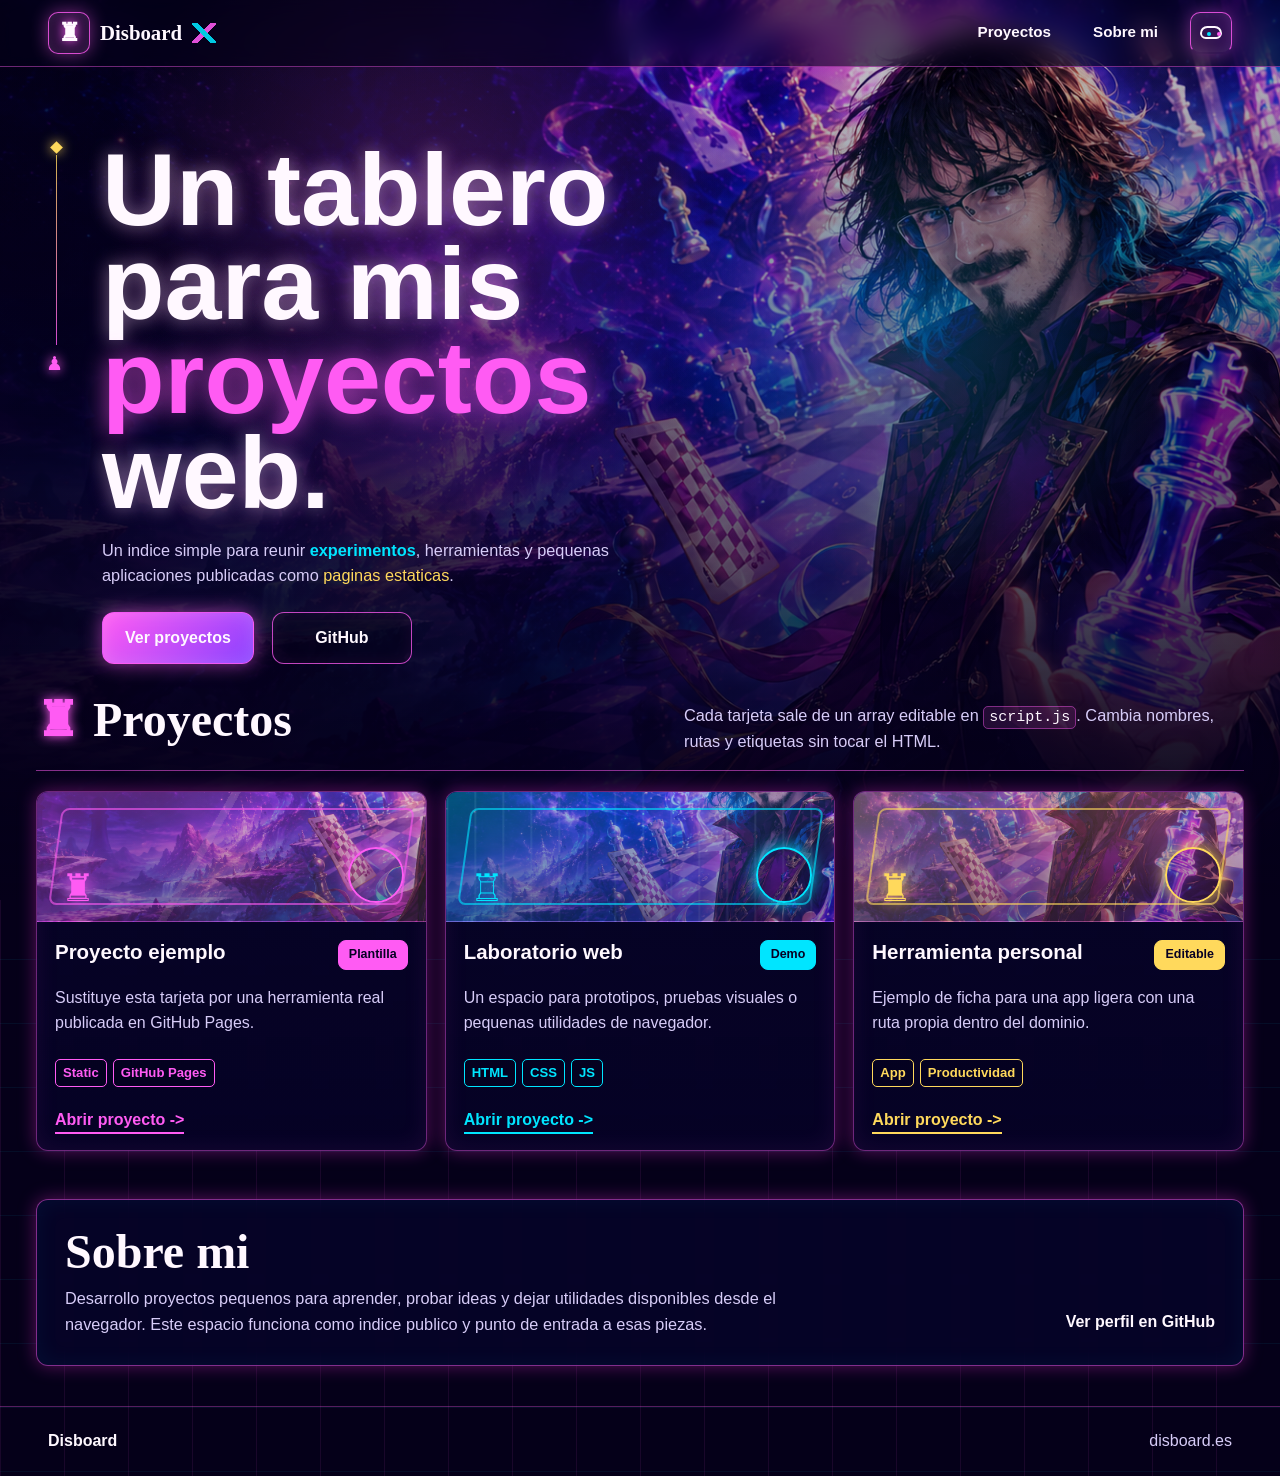
==== index.html @ 6636b0c5 "Add Disboard portfolio site" ====
<!doctype html>
<html lang="es">
  <head>
    <meta charset="utf-8">
    <meta name="viewport" content="width=device-width, initial-scale=1">
    <meta
      name="description"
      content="Indice de proyectos web desplegados en GitHub Pages bajo disboard.es."
    >
    <title>Disboard</title>
    <link rel="stylesheet" href="styles.css">
  </head>
  <body>
    <header class="site-header">
      <a class="brand" href="#top" aria-label="Disboard inicio">
        <span class="brand-mark" aria-hidden="true"></span>
        <span>Disboard</span>
        <span class="brand-spark" aria-hidden="true"></span>
      </a>

      <nav class="site-nav" aria-label="Navegacion principal">
        <a href="#projects">Proyectos</a>
        <a href="#about">Sobre mi</a>
        <a class="icon-link" href="https://github.com/RASK18" aria-label="GitHub"></a>
      </nav>
    </header>

    <main id="top">
      <section class="intro" aria-labelledby="intro-title">
        <div class="side-marker" aria-hidden="true">
          <span></span>
        </div>

        <div class="intro-copy">
          <h1 id="intro-title">Un tablero para mis <span>proyectos</span> web.</h1>
          <p class="intro-text">
            Un indice simple para reunir <strong>experimentos</strong>, herramientas
            y pequenas aplicaciones publicadas como <mark>paginas estaticas</mark>.
          </p>
          <div class="intro-actions">
            <a class="button primary" href="#projects">Ver proyectos</a>
            <a class="button secondary" href="https://github.com/RASK18">GitHub</a>
          </div>
        </div>
      </section>

      <section class="section-block" id="projects" aria-labelledby="projects-title">
        <div class="section-heading">
          <h2 id="projects-title"><span aria-hidden="true"></span>Proyectos</h2>
          <p>
            Cada tarjeta sale de un array editable en <code>script.js</code>.
            Cambia nombres, rutas y etiquetas sin tocar el HTML.
          </p>
        </div>

        <div class="project-grid" id="project-grid" aria-live="polite"></div>
      </section>

      <section class="about-block" id="about" aria-labelledby="about-title">
        <div>
          <h2 id="about-title">Sobre mi</h2>
          <p>
            Desarrollo proyectos pequenos para aprender, probar ideas y dejar
            utilidades disponibles desde el navegador. Este espacio funciona
            como indice publico y punto de entrada a esas piezas.
          </p>
        </div>
        <a class="text-link" href="https://github.com/RASK18">Ver perfil en GitHub</a>
      </section>
    </main>

    <footer class="site-footer">
      <span>Disboard</span>
      <a href="https://disboard.es">disboard.es</a>
    </footer>

    <script src="script.js"></script>
  </body>
</html>
---- styles.css ----
:root {
  color-scheme: dark;
  --bg: #050019;
  --panel: rgba(8, 6, 48, 0.62);
  --panel-strong: rgba(10, 8, 60, 0.86);
  --ink: #fff8ff;
  --muted: #d7ccf8;
  --pink: #ff5bf3;
  --pink-strong: #ff31dd;
  --cyan: #00e5ff;
  --gold: #ffd95c;
  --violet: #8a41ff;
  --line: rgba(255, 91, 243, 0.42);
  --line-cyan: rgba(0, 229, 255, 0.42);
  --shadow: 0 0 18px rgba(255, 49, 221, 0.34);
  --radius: 12px;
}

* {
  box-sizing: border-box;
}

html {
  scroll-behavior: smooth;
}

body {
  position: relative;
  margin: 0;
  min-width: 320px;
  background:
    linear-gradient(90deg, rgba(255, 91, 243, 0.08) 1px, transparent 1px),
    linear-gradient(0deg, rgba(0, 229, 255, 0.06) 1px, transparent 1px),
    var(--bg);
  background-size: 64px 64px;
  color: var(--ink);
  font-family: "Aptos", "Verdana", sans-serif;
  line-height: 1.55;
}

body::before,
body::after {
  position: fixed;
  inset: 0;
  pointer-events: none;
  content: "";
}

body::before {
  z-index: -2;
  background:
    linear-gradient(90deg, rgba(5, 0, 25, 0.78) 0%, rgba(5, 0, 25, 0.58) 30%, rgba(5, 0, 25, 0.12) 58%, rgba(5, 0, 25, 0.22) 100%),
    linear-gradient(180deg, rgba(5, 0, 25, 0.04) 0%, rgba(5, 0, 25, 0.24) 62%, rgba(5, 0, 25, 0.9) 100%),
    url("assets/disboard-hero.png");
  background-position: center, center, center top;
  background-repeat: no-repeat;
  background-size: auto, auto, cover;
}

body::after {
  z-index: -1;
  background:
    radial-gradient(circle at 72% 38%, rgba(0, 229, 255, 0.2), transparent 24%),
    radial-gradient(circle at 34% 22%, rgba(255, 91, 243, 0.2), transparent 30%),
    linear-gradient(180deg, transparent 0%, rgba(5, 0, 25, 0.58) 76%, var(--bg) 100%);
}

a {
  color: inherit;
  text-decoration: none;
}

code {
  padding: 2px 5px;
  border: 1px solid var(--line);
  border-radius: 5px;
  background: rgba(255, 91, 243, 0.12);
  color: var(--ink);
  font-family: "Cascadia Mono", "Consolas", monospace;
  font-size: 0.92em;
}

.site-header {
  position: sticky;
  top: 0;
  z-index: 10;
  display: flex;
  align-items: center;
  justify-content: space-between;
  gap: 20px;
  min-height: 64px;
  padding: 12px clamp(18px, 4vw, 48px);
  border-bottom: 1px solid var(--line);
  background: rgba(5, 0, 25, 0.58);
  backdrop-filter: blur(12px);
}

.brand,
.site-nav,
.intro-actions,
.site-footer {
  display: flex;
  align-items: center;
}

.brand {
  gap: 10px;
  font-weight: 800;
  color: var(--ink);
  font-family: "Georgia", "Cambria", serif;
  font-size: 1.3rem;
}

.brand-mark {
  display: grid;
  width: 42px;
  height: 42px;
  place-items: center;
  border: 1px solid rgba(255, 91, 243, 0.82);
  border-radius: 10px;
  background: rgba(255, 91, 243, 0.14);
  color: var(--ink);
  font-weight: 900;
  box-shadow: 0 0 18px rgba(255, 91, 243, 0.46), inset 0 0 12px rgba(255, 255, 255, 0.08);
}

.brand-mark::before {
  color: var(--ink);
  content: "♜";
  font-size: 1.55rem;
  line-height: 1;
  text-shadow: 0 0 12px var(--pink);
}

.brand-spark {
  width: 24px;
  height: 20px;
  background:
    linear-gradient(45deg, transparent 42%, var(--cyan) 42% 58%, transparent 58%),
    linear-gradient(-45deg, transparent 42%, var(--pink) 42% 58%, transparent 58%);
  opacity: 0.88;
}

.site-nav {
  gap: 22px;
  font-size: 0.95rem;
}

.site-nav a,
.text-link {
  border-bottom: 2px solid transparent;
  color: var(--ink);
  font-weight: 700;
}

.site-nav a {
  padding: 8px 10px;
}

.site-nav a:hover,
.site-nav a:focus-visible,
.text-link:hover,
.text-link:focus-visible {
  border-color: var(--pink);
}

.icon-link {
  position: relative;
  width: 42px;
  height: 42px;
  padding: 0;
  border: 1px solid rgba(255, 91, 243, 0.82);
  border-radius: 10px;
  background: rgba(255, 91, 243, 0.14);
  box-shadow: 0 0 18px rgba(255, 91, 243, 0.38), inset 0 0 12px rgba(255, 255, 255, 0.08);
}

.icon-link::before,
.icon-link::after {
  position: absolute;
  content: "";
}

.icon-link::before {
  inset: 13px 9px;
  border: 2px solid var(--ink);
  border-radius: 10px 10px 8px 8px;
}

.icon-link::after {
  top: 19px;
  left: 16px;
  width: 4px;
  height: 4px;
  border-radius: 50%;
  background: var(--cyan);
  box-shadow: 10px 0 0 var(--pink);
}

.intro {
  position: relative;
  display: grid;
  grid-template-columns: 44px minmax(0, 760px);
  align-items: start;
  gap: 22px;
  width: min(1500px, calc(100% - 72px));
  margin: 0 auto;
  padding: clamp(44px, 7vw, 76px) 0 22px;
}

h1,
h2,
p {
  margin-top: 0;
}

h1 {
  max-width: 720px;
  margin-bottom: 18px;
  color: var(--ink);
  font-size: clamp(3.4rem, 8vw, 6.8rem);
  line-height: 0.92;
  letter-spacing: 0;
  text-shadow: 0 0 18px rgba(255, 255, 255, 0.34), 0 0 24px rgba(255, 91, 243, 0.22);
}

h1 span {
  color: var(--pink);
  text-shadow: 0 0 24px rgba(255, 91, 243, 0.72);
}

h2 {
  margin-bottom: 10px;
  color: var(--ink);
  font-family: "Georgia", "Cambria", serif;
  font-size: clamp(2rem, 4vw, 3rem);
  line-height: 1;
  letter-spacing: 0;
}

.intro-text,
.section-heading p,
.about-block p {
  color: var(--muted);
  font-size: 1.02rem;
}

.intro-text {
  max-width: 540px;
  margin-bottom: 24px;
}

.intro-text strong {
  color: var(--cyan);
}

.intro-text mark {
  background: transparent;
  color: var(--gold);
}

.side-marker {
  position: relative;
  min-height: 250px;
}

.side-marker::before {
  position: absolute;
  top: 12px;
  left: 20px;
  width: 1px;
  height: 190px;
  background: linear-gradient(180deg, var(--gold), var(--pink));
  content: "";
  opacity: 0.82;
}

.side-marker::after {
  position: absolute;
  top: 206px;
  left: 10px;
  color: var(--pink);
  content: "♟";
  font-size: 1.2rem;
  text-shadow: 0 0 12px var(--pink);
}

.side-marker span {
  position: absolute;
  top: 0;
  left: 16px;
  width: 9px;
  height: 9px;
  background: var(--gold);
  transform: rotate(45deg);
  box-shadow: 0 0 12px var(--gold);
}

.intro-actions {
  flex-wrap: wrap;
  gap: 18px;
}

.button {
  display: inline-flex;
  align-items: center;
  justify-content: center;
  min-width: 140px;
  min-height: 52px;
  padding: 12px 22px;
  border: 1px solid rgba(255, 91, 243, 0.76);
  border-radius: var(--radius);
  font-weight: 800;
}

.button.primary {
  background: linear-gradient(135deg, var(--pink), var(--violet));
  color: var(--ink);
  box-shadow: 0 0 20px rgba(255, 91, 243, 0.55), inset 0 0 18px rgba(255, 255, 255, 0.16);
}

.button.secondary {
  background: rgba(5, 0, 25, 0.48);
  color: var(--ink);
  box-shadow: inset 0 0 18px rgba(255, 91, 243, 0.08);
}

.button:hover,
.button:focus-visible {
  outline: 3px solid rgba(0, 229, 255, 0.26);
  outline-offset: 2px;
}

.section-block,
.about-block {
  width: min(1500px, calc(100% - 72px));
  margin: 0 auto;
}

.section-block {
  padding: 10px 0 48px;
}

.section-heading {
  display: flex;
  align-items: end;
  justify-content: space-between;
  gap: 28px;
  margin-bottom: 20px;
  border-bottom: 1px solid rgba(255, 91, 243, 0.52);
  padding-bottom: 16px;
}

.section-heading h2 {
  display: flex;
  align-items: center;
  gap: 14px;
}

.section-heading h2 span {
  color: var(--pink);
}

.section-heading h2 span::before {
  content: "♜";
  text-shadow: 0 0 12px var(--pink);
}

.section-heading p {
  max-width: 560px;
  margin-bottom: 0;
}

.project-grid {
  display: grid;
  grid-template-columns: repeat(auto-fit, minmax(250px, 1fr));
  gap: 18px;
}

.project-card {
  --tone: var(--pink);
  display: grid;
  overflow: hidden;
  min-height: 360px;
  border: 1px solid var(--line);
  border-radius: var(--radius);
  background: linear-gradient(180deg, rgba(8, 6, 48, 0.54), rgba(6, 2, 38, 0.92));
  box-shadow: var(--shadow), inset 0 0 24px rgba(255, 91, 243, 0.08);
  backdrop-filter: blur(10px);
}

.project-thumb {
  position: relative;
  min-height: 120px;
  border-bottom: 1px solid rgba(255, 91, 243, 0.34);
  background:
    linear-gradient(135deg, rgba(255, 91, 243, 0.24), rgba(0, 229, 255, 0.1)),
    linear-gradient(90deg, rgba(255, 255, 255, 0.12) 1px, transparent 1px),
    linear-gradient(0deg, rgba(255, 255, 255, 0.1) 1px, transparent 1px),
    url("assets/disboard-hero.png");
  background-size: auto, 34px 34px, 34px 34px, auto;
}

.project-thumb::before,
.project-thumb::after {
  position: absolute;
  content: "";
}

.project-thumb::before {
  inset: 16px 18px;
  border: 2px solid currentColor;
  border-radius: 8px;
  opacity: 0.6;
  transform: skewX(-8deg);
}

.project-thumb::after {
  right: 22px;
  bottom: 18px;
  width: 52px;
  height: 52px;
  border: 2px solid currentColor;
  border-radius: 50%;
  box-shadow: 0 0 18px currentColor;
}

.thumb-piece {
  position: absolute;
  left: 24px;
  bottom: 14px;
  color: currentColor;
  font-size: 2.4rem;
  line-height: 1;
  text-shadow: 0 0 18px currentColor;
}

.project-card[data-tone="pink"] {
  --tone: var(--pink);
  color: var(--pink);
}

.project-card[data-tone="cyan"] {
  --tone: var(--cyan);
  color: var(--cyan);
}

.project-card[data-tone="gold"] {
  --tone: var(--gold);
  color: var(--gold);
}

.project-card[data-tone="pink"] .project-thumb {
  background:
    linear-gradient(180deg, rgba(6, 0, 30, 0.1), rgba(6, 0, 30, 0.38)),
    linear-gradient(135deg, rgba(255, 91, 243, 0.42), rgba(255, 217, 92, 0.18)),
    linear-gradient(120deg, transparent 0 42%, rgba(255, 255, 255, 0.18) 42% 44%, transparent 44%),
    url("assets/disboard-hero.png");
  background-position: center, center, center, 18% 62%;
  background-size: auto, auto, auto, 170%;
}

.project-card[data-tone="cyan"] .project-thumb {
  background:
    linear-gradient(180deg, rgba(6, 0, 30, 0.1), rgba(6, 0, 30, 0.42)),
    linear-gradient(135deg, rgba(0, 229, 255, 0.4), rgba(138, 65, 255, 0.22)),
    repeating-linear-gradient(90deg, rgba(255, 255, 255, 0.12) 0 2px, transparent 2px 28px),
    url("assets/disboard-hero.png");
  background-position: center, center, center, 58% 48%;
  background-size: auto, auto, auto, 170%;
}

.project-card[data-tone="gold"] .project-thumb {
  background:
    linear-gradient(180deg, rgba(6, 0, 30, 0.16), rgba(6, 0, 30, 0.42)),
    linear-gradient(135deg, rgba(255, 217, 92, 0.42), rgba(255, 91, 243, 0.2)),
    radial-gradient(circle at 78% 28%, rgba(255, 91, 243, 0.32), transparent 24%),
    url("assets/disboard-hero.png");
  background-position: center, center, center, 86% 52%;
  background-size: auto, auto, auto, 170%;
}

.project-body {
  display: grid;
  padding: 18px 18px 16px;
}

.project-body header {
  display: flex;
  align-items: start;
  justify-content: space-between;
  gap: 14px;
  margin-bottom: 14px;
}

.project-body h3 {
  margin: 0;
  color: var(--ink);
  font-size: 1.28rem;
  line-height: 1.15;
}

.status {
  flex: 0 0 auto;
  padding: 4px 10px;
  border: 1px solid var(--tone);
  border-radius: 8px;
  background: var(--tone);
  color: #070023;
  font-size: 0.78rem;
  font-weight: 800;
}

.project-card p {
  margin-bottom: 18px;
  color: var(--muted);
}

.tag-list {
  display: flex;
  flex-wrap: wrap;
  gap: 6px;
  align-self: end;
  margin: 0 0 18px;
  padding: 0;
  list-style: none;
}

.tag-list li {
  padding: 3px 7px;
  border: 1px solid var(--tone);
  border-radius: 5px;
  background: rgba(5, 0, 25, 0.34);
  color: var(--tone);
  font-size: 0.82rem;
  font-weight: 700;
}

.project-link {
  align-self: end;
  width: max-content;
  border-bottom: 2px solid var(--tone);
  color: var(--tone);
  font-weight: 900;
}

.project-link::after {
  content: " ->";
}

.about-block {
  display: flex;
  align-items: end;
  justify-content: space-between;
  gap: 28px;
  margin-bottom: 40px;
  padding: 28px;
  border: 1px solid rgba(255, 91, 243, 0.5);
  border-radius: var(--radius);
  background: var(--panel);
  box-shadow: var(--shadow), inset 0 0 24px rgba(0, 229, 255, 0.06);
  backdrop-filter: blur(10px);
}

.about-block p {
  max-width: 720px;
  margin-bottom: 0;
}

.site-footer {
  justify-content: space-between;
  gap: 18px;
  padding: 22px clamp(18px, 4vw, 48px);
  border-top: 1px solid rgba(255, 91, 243, 0.32);
  color: var(--muted);
}

.site-footer span {
  color: var(--ink);
  font-weight: 900;
}

.site-footer a {
  border-bottom: 1px solid var(--line-strong);
}

@media (max-width: 840px) {
  body::before {
    background:
      linear-gradient(180deg, rgba(5, 0, 25, 0.42) 0%, rgba(5, 0, 25, 0.86) 38%, rgba(5, 0, 25, 0.98) 100%),
      url("assets/disboard-hero.png");
    background-position: 34% top;
    background-size: auto 42vh;
  }

  .site-header,
  .section-heading,
  .about-block,
  .site-footer {
    align-items: start;
    flex-direction: column;
  }

  .site-header {
    gap: 10px;
  }

  .intro {
    grid-template-columns: 1fr;
    min-height: auto;
    padding-top: 26vh;
  }

  .side-marker {
    display: none;
  }
}

@media (max-width: 520px) {
  .site-nav {
    width: 100%;
    justify-content: space-between;
    gap: 10px;
  }

  .site-nav a {
    padding-left: 0;
  }

  .intro,
  .section-block,
  .about-block {
    width: min(100% - 28px, 1500px);
  }

  h1 {
    font-size: clamp(3rem, 15vw, 4.35rem);
  }

  .project-card {
    min-height: 350px;
  }

  .icon-link {
    width: 40px;
    height: 40px;
  }
}
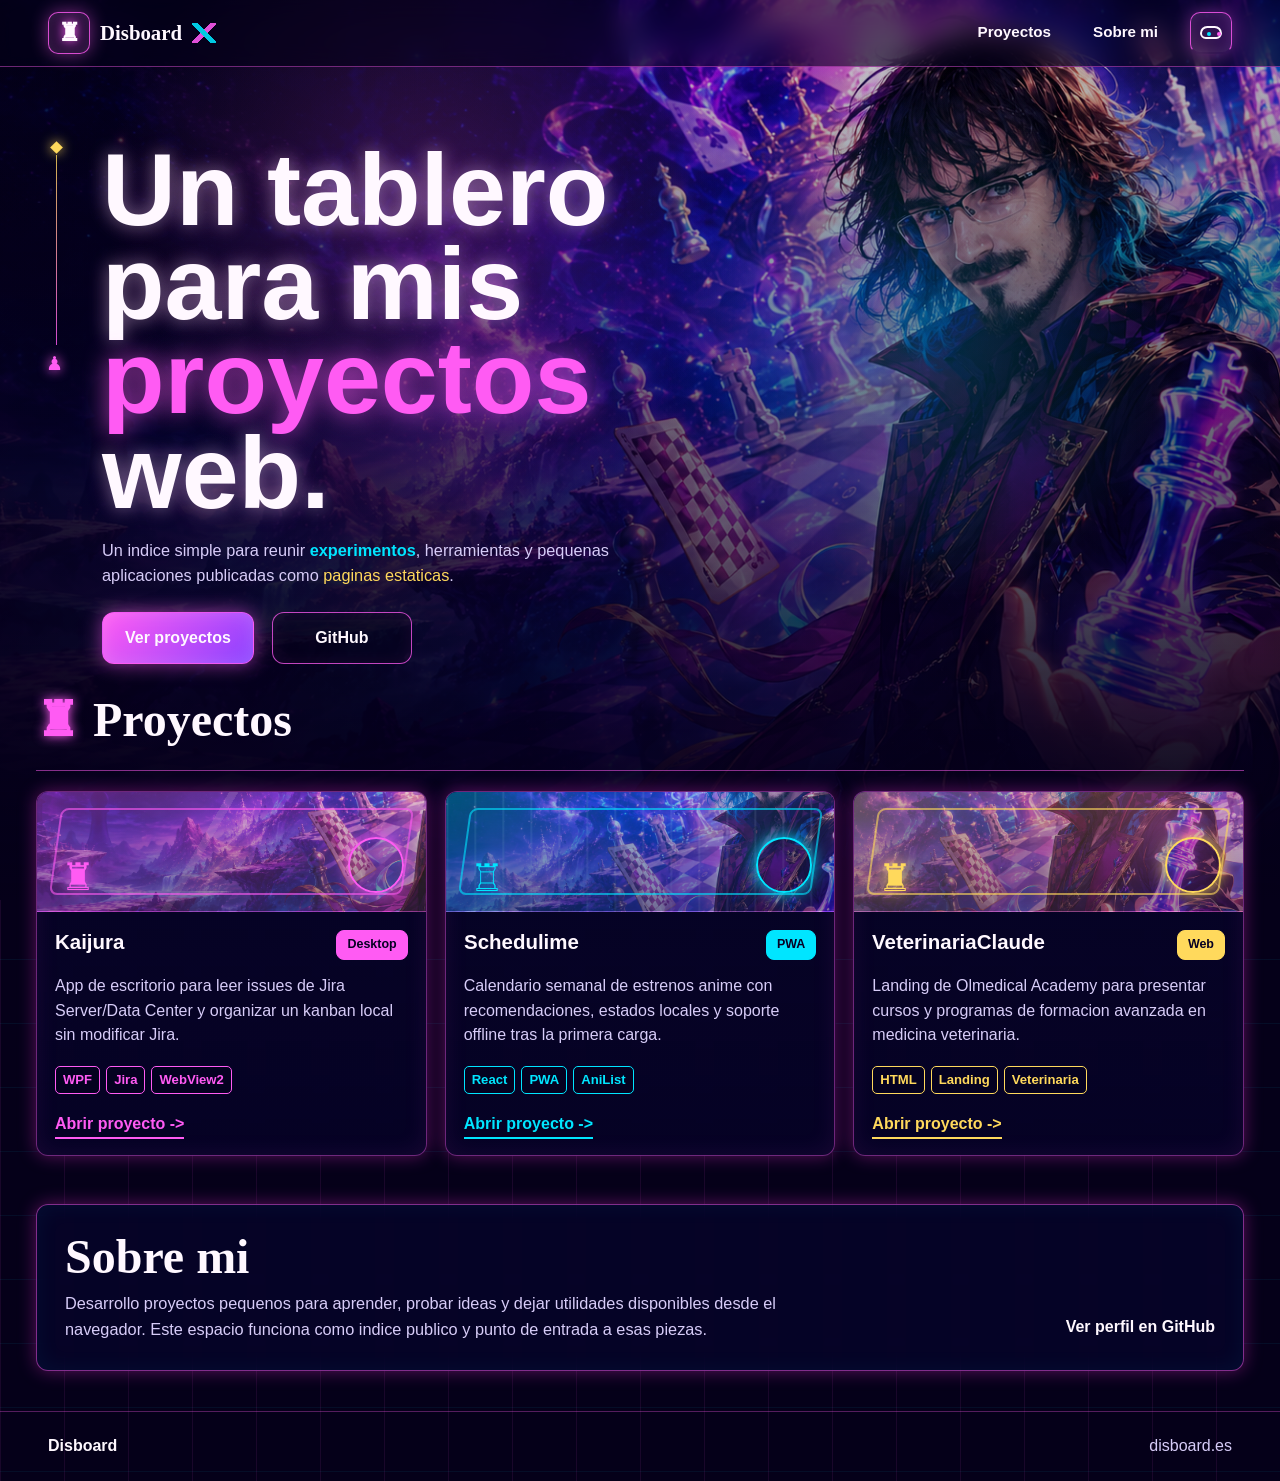
==== commit 76246fcc: "Actualiza proyectos de Disboard" ====
--- a/index.html
+++ b/index.html
@@ -47,10 +47,6 @@
       <section class="section-block" id="projects" aria-labelledby="projects-title">
         <div class="section-heading">
           <h2 id="projects-title"><span aria-hidden="true"></span>Proyectos</h2>
-          <p>
-            Cada tarjeta sale de un array editable en <code>script.js</code>.
-            Cambia nombres, rutas y etiquetas sin tocar el HTML.
-          </p>
         </div>
 
         <div class="project-grid" id="project-grid" aria-live="polite"></div>
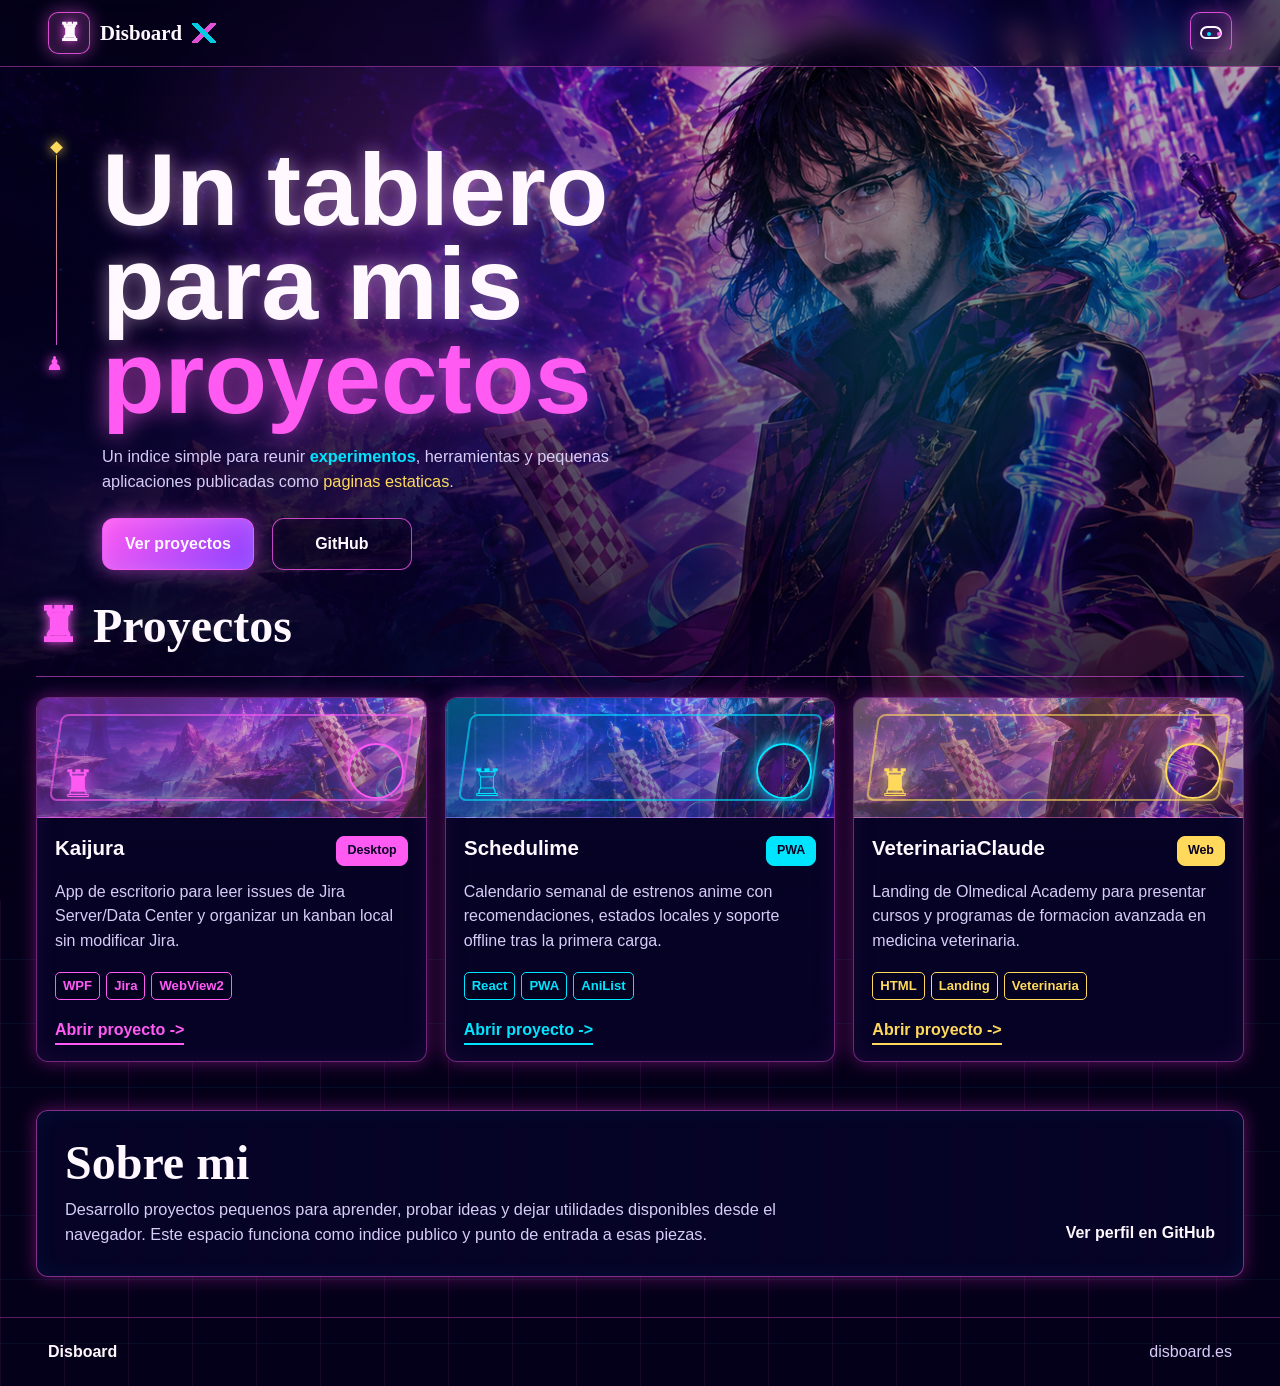
==== commit f495a1f7: "Corrige fondo y quita cabeceras" ====
--- a/index.html
+++ b/index.html
@@ -19,8 +19,6 @@
       </a>
 
       <nav class="site-nav" aria-label="Navegacion principal">
-        <a href="#projects">Proyectos</a>
-        <a href="#about">Sobre mi</a>
         <a class="icon-link" href="https://github.com/RASK18" aria-label="GitHub"></a>
       </nav>
     </header>
@@ -32,7 +30,7 @@
         </div>
 
         <div class="intro-copy">
-          <h1 id="intro-title">Un tablero para mis <span>proyectos</span> web.</h1>
+          <h1 id="intro-title">Un tablero para mis <span>proyectos</span></h1>
           <p class="intro-text">
             Un indice simple para reunir <strong>experimentos</strong>, herramientas
             y pequenas aplicaciones publicadas como <mark>paginas estaticas</mark>.
--- a/styles.css
+++ b/styles.css
@@ -14,6 +14,7 @@
   --line-cyan: rgba(0, 229, 255, 0.42);
   --shadow: 0 0 18px rgba(255, 49, 221, 0.34);
   --radius: 12px;
+  --hero-image-offset: clamp(-180px, calc((100vw - 1440px) * 0.18), 0px);
 }
 
 * {
@@ -52,7 +53,7 @@
     linear-gradient(90deg, rgba(5, 0, 25, 0.78) 0%, rgba(5, 0, 25, 0.58) 30%, rgba(5, 0, 25, 0.12) 58%, rgba(5, 0, 25, 0.22) 100%),
     linear-gradient(180deg, rgba(5, 0, 25, 0.04) 0%, rgba(5, 0, 25, 0.24) 62%, rgba(5, 0, 25, 0.9) 100%),
     url("assets/disboard-hero.png");
-  background-position: center, center, center top;
+  background-position: center, center, right var(--hero-image-offset) top;
   background-repeat: no-repeat;
   background-size: auto, auto, cover;
 }
@@ -585,12 +586,17 @@
 }
 
 @media (max-width: 840px) {
+  :root {
+    --hero-image-offset: clamp(-420px, calc((100vw - 840px) * 0.9), -60px);
+  }
+
   body::before {
     background:
       linear-gradient(180deg, rgba(5, 0, 25, 0.42) 0%, rgba(5, 0, 25, 0.86) 38%, rgba(5, 0, 25, 0.98) 100%),
       url("assets/disboard-hero.png");
-    background-position: 34% top;
-    background-size: auto 42vh;
+    background-position: center, right var(--hero-image-offset) top -88px;
+    background-repeat: no-repeat;
+    background-size: 100% 100%, auto min(82vh, 820px);
   }
 
   .site-header,
@@ -602,13 +608,15 @@
   }
 
   .site-header {
-    gap: 10px;
+    align-items: center;
+    flex-direction: row;
+    gap: 20px;
   }
 
   .intro {
     grid-template-columns: 1fr;
     min-height: auto;
-    padding-top: 26vh;
+    padding-top: clamp(34px, 8vh, 64px);
   }
 
   .side-marker {
@@ -618,23 +626,38 @@
 
 @media (max-width: 520px) {
   .site-nav {
-    width: 100%;
-    justify-content: space-between;
-    gap: 10px;
-  }
-
-  .site-nav a {
-    padding-left: 0;
+    width: auto;
+  }
+
+  .site-nav .icon-link {
+    padding: 0;
   }
 
   .intro,
   .section-block,
   .about-block {
-    width: min(100% - 28px, 1500px);
+    width: calc(100% - 32px);
+    max-width: 1500px;
+  }
+
+  .intro-copy,
+  .project-body {
+    min-width: 0;
   }
 
   h1 {
-    font-size: clamp(3rem, 15vw, 4.35rem);
+    font-size: clamp(2.6rem, 12.5vw, 3.4rem);
+    line-height: 0.98;
+  }
+
+  .intro-text,
+  .project-card p {
+    max-width: 31ch;
+  }
+
+  .project-body header {
+    flex-direction: column;
+    gap: 8px;
   }
 
   .project-card {
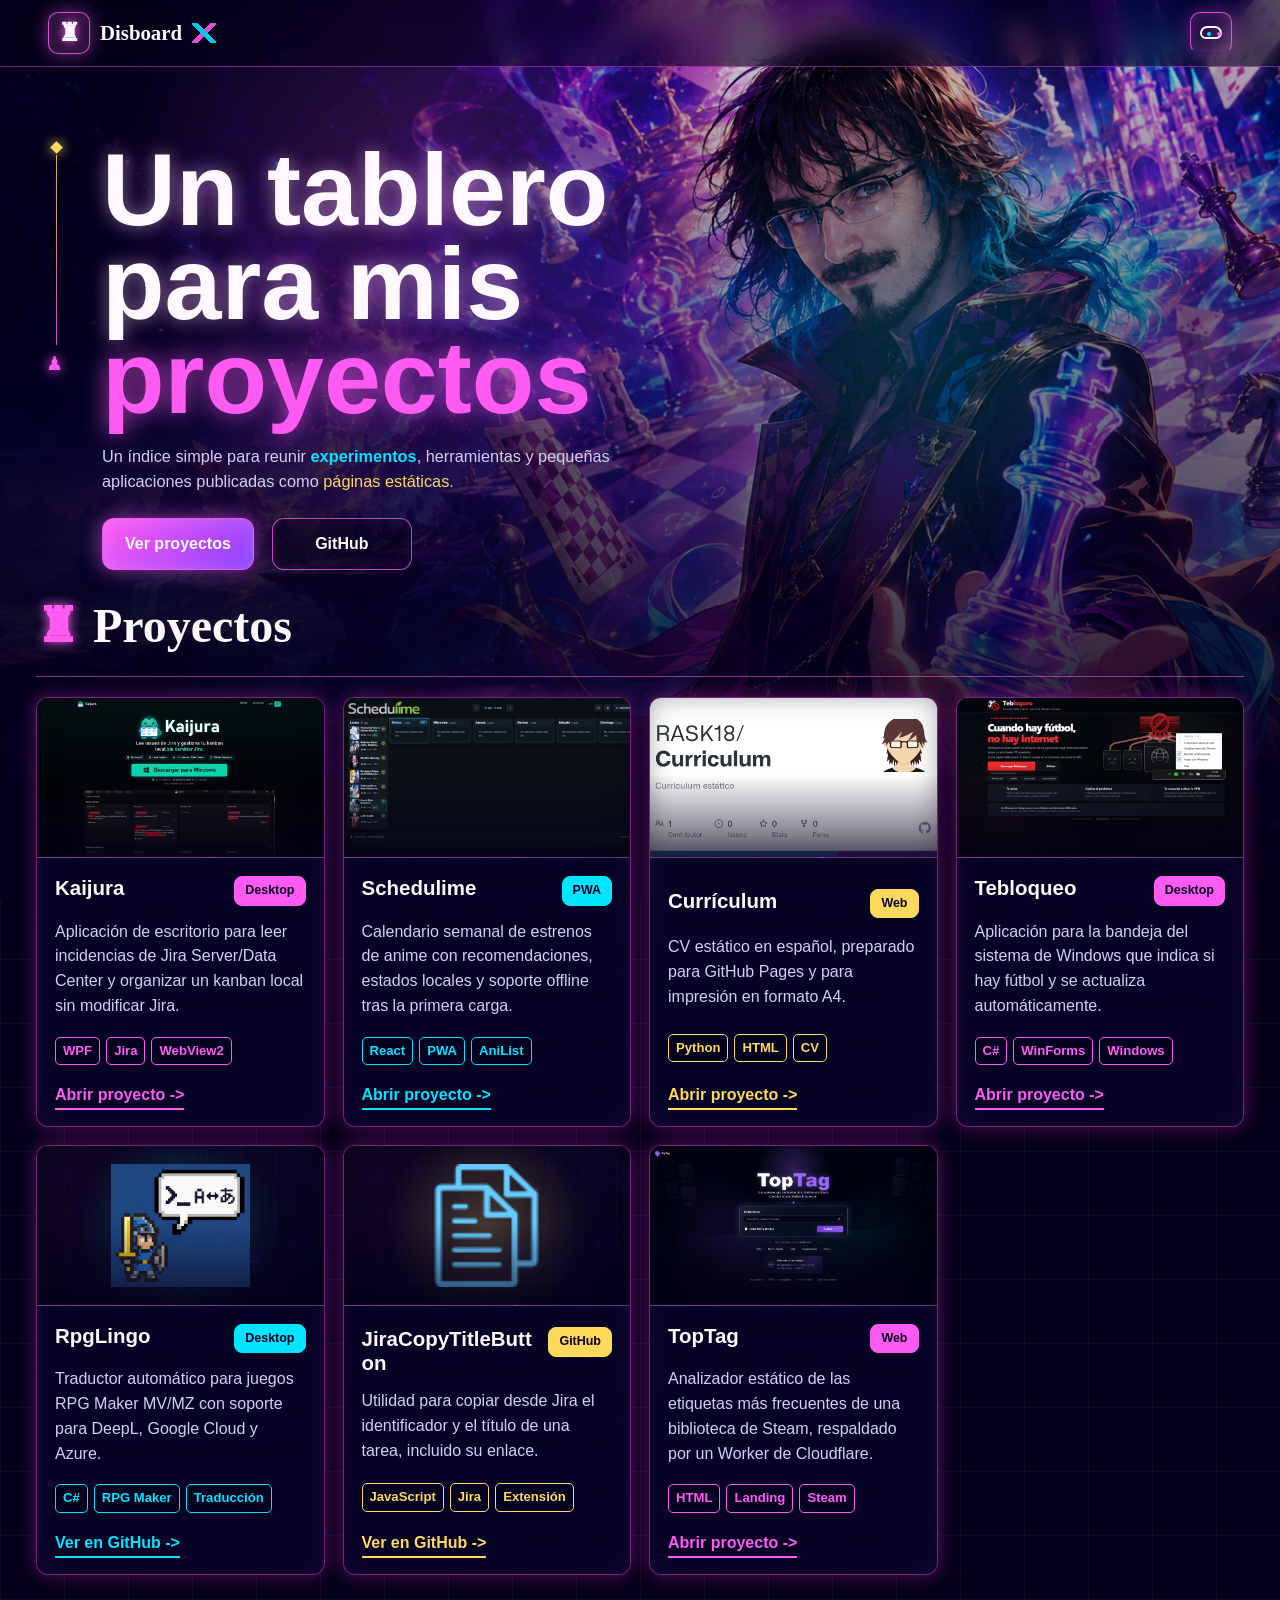
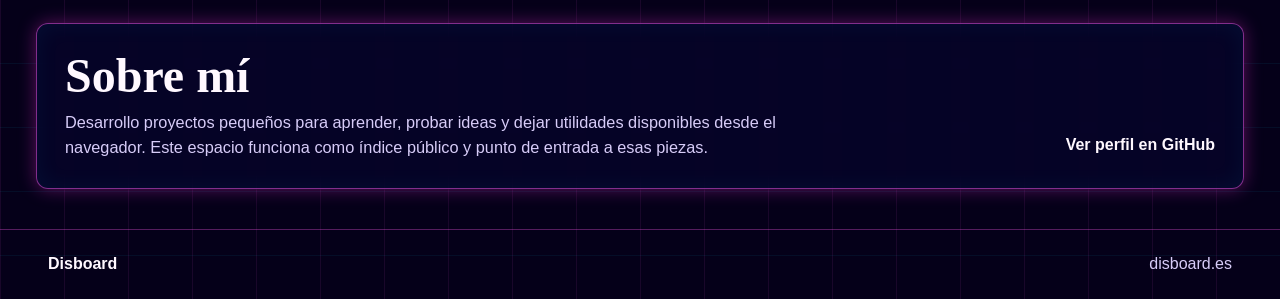
==== commit fda1d9a7: "Fix Spanish grammar and accents" ====
--- a/index.html
+++ b/index.html
@@ -5,20 +5,20 @@
     <meta name="viewport" content="width=device-width, initial-scale=1">
     <meta
       name="description"
-      content="Indice de proyectos web desplegados en GitHub Pages bajo disboard.es."
+      content="Índice de proyectos web desplegados en GitHub Pages bajo disboard.es."
     >
     <title>Disboard</title>
     <link rel="stylesheet" href="styles.css">
   </head>
   <body>
     <header class="site-header">
-      <a class="brand" href="#top" aria-label="Disboard inicio">
+      <a class="brand" href="#top" aria-label="Inicio de Disboard">
         <span class="brand-mark" aria-hidden="true"></span>
         <span>Disboard</span>
         <span class="brand-spark" aria-hidden="true"></span>
       </a>
 
-      <nav class="site-nav" aria-label="Navegacion principal">
+      <nav class="site-nav" aria-label="Navegación principal">
         <a class="icon-link" href="https://github.com/RASK18" aria-label="GitHub"></a>
       </nav>
     </header>
@@ -32,8 +32,8 @@
         <div class="intro-copy">
           <h1 id="intro-title">Un tablero para mis <span>proyectos</span></h1>
           <p class="intro-text">
-            Un indice simple para reunir <strong>experimentos</strong>, herramientas
-            y pequenas aplicaciones publicadas como <mark>paginas estaticas</mark>.
+            Un índice simple para reunir <strong>experimentos</strong>, herramientas
+            y pequeñas aplicaciones publicadas como <mark>páginas estáticas</mark>.
           </p>
           <div class="intro-actions">
             <a class="button primary" href="#projects">Ver proyectos</a>
@@ -52,11 +52,11 @@
 
       <section class="about-block" id="about" aria-labelledby="about-title">
         <div>
-          <h2 id="about-title">Sobre mi</h2>
+          <h2 id="about-title">Sobre mí</h2>
           <p>
-            Desarrollo proyectos pequenos para aprender, probar ideas y dejar
+            Desarrollo proyectos pequeños para aprender, probar ideas y dejar
             utilidades disponibles desde el navegador. Este espacio funciona
-            como indice publico y punto de entrada a esas piezas.
+            como índice público y punto de entrada a esas piezas.
           </p>
         </div>
         <a class="text-link" href="https://github.com/RASK18">Ver perfil en GitHub</a>
--- a/styles.css
+++ b/styles.css
@@ -392,7 +392,9 @@
 
 .project-thumb {
   position: relative;
-  min-height: 120px;
+  min-height: 160px;
+  height: 160px;
+  overflow: hidden;
   border-bottom: 1px solid rgba(255, 91, 243, 0.34);
   background:
     linear-gradient(135deg, rgba(255, 91, 243, 0.24), rgba(0, 229, 255, 0.1)),
@@ -402,34 +404,54 @@
   background-size: auto, 34px 34px, 34px 34px, auto;
 }
 
-.project-thumb::before,
 .project-thumb::after {
   position: absolute;
+  inset: 0;
   content: "";
-}
-
-.project-thumb::before {
-  inset: 16px 18px;
-  border: 2px solid currentColor;
-  border-radius: 8px;
-  opacity: 0.6;
-  transform: skewX(-8deg);
-}
-
-.project-thumb::after {
-  right: 22px;
-  bottom: 18px;
-  width: 52px;
-  height: 52px;
-  border: 2px solid currentColor;
-  border-radius: 50%;
-  box-shadow: 0 0 18px currentColor;
+  z-index: 1;
+  background: linear-gradient(180deg, transparent 48%, rgba(5, 0, 25, 0.68));
+  box-shadow: inset 0 0 24px rgba(5, 0, 25, 0.32);
+  pointer-events: none;
+}
+
+.project-preview {
+  display: block;
+  width: 100%;
+  height: 100%;
+  object-fit: cover;
+  object-position: center top;
+  filter: saturate(0.92) contrast(1.04);
+  transition: transform 220ms ease, filter 220ms ease;
+}
+
+.project-preview.is-left {
+  object-position: left top;
+}
+
+.project-preview.is-contain {
+  padding: 18px 24px;
+  object-fit: contain;
+  object-position: center;
+  background:
+    radial-gradient(circle at 50% 50%, color-mix(in srgb, var(--tone) 24%, transparent), transparent 62%),
+    rgba(5, 0, 25, 0.82);
+  filter: none;
+}
+
+.project-card:hover .project-preview {
+  filter: saturate(1.06) contrast(1.04);
+  transform: scale(1.025);
+}
+
+.project-card:hover .project-preview.is-contain {
+  filter: none;
 }
 
 .thumb-piece {
   position: absolute;
-  left: 24px;
-  bottom: 14px;
+  left: 50%;
+  top: 50%;
+  transform: translate(-50%, -50%);
   color: currentColor;
   font-size: 2.4rem;
   line-height: 1;
@@ -451,36 +473,6 @@
   color: var(--gold);
 }
 
-.project-card[data-tone="pink"] .project-thumb {
-  background:
-    linear-gradient(180deg, rgba(6, 0, 30, 0.1), rgba(6, 0, 30, 0.38)),
-    linear-gradient(135deg, rgba(255, 91, 243, 0.42), rgba(255, 217, 92, 0.18)),
-    linear-gradient(120deg, transparent 0 42%, rgba(255, 255, 255, 0.18) 42% 44%, transparent 44%),
-    url("assets/disboard-hero.png");
-  background-position: center, center, center, 18% 62%;
-  background-size: auto, auto, auto, 170%;
-}
-
-.project-card[data-tone="cyan"] .project-thumb {
-  background:
-    linear-gradient(180deg, rgba(6, 0, 30, 0.1), rgba(6, 0, 30, 0.42)),
-    linear-gradient(135deg, rgba(0, 229, 255, 0.4), rgba(138, 65, 255, 0.22)),
-    repeating-linear-gradient(90deg, rgba(255, 255, 255, 0.12) 0 2px, transparent 2px 28px),
-    url("assets/disboard-hero.png");
-  background-position: center, center, center, 58% 48%;
-  background-size: auto, auto, auto, 170%;
-}
-
-.project-card[data-tone="gold"] .project-thumb {
-  background:
-    linear-gradient(180deg, rgba(6, 0, 30, 0.16), rgba(6, 0, 30, 0.42)),
-    linear-gradient(135deg, rgba(255, 217, 92, 0.42), rgba(255, 91, 243, 0.2)),
-    radial-gradient(circle at 78% 28%, rgba(255, 91, 243, 0.32), transparent 24%),
-    url("assets/disboard-hero.png");
-  background-position: center, center, center, 86% 52%;
-  background-size: auto, auto, auto, 170%;
-}
-
 .project-body {
   display: grid;
   padding: 18px 18px 16px;
@@ -489,16 +481,20 @@
 .project-body header {
   display: flex;
   align-items: start;
+  flex-wrap: wrap;
   justify-content: space-between;
   gap: 14px;
   margin-bottom: 14px;
 }
 
 .project-body h3 {
+  flex: 1 1 130px;
+  min-width: 0;
   margin: 0;
   color: var(--ink);
   font-size: 1.28rem;
   line-height: 1.15;
+  overflow-wrap: anywhere;
 }
 
 .status {
